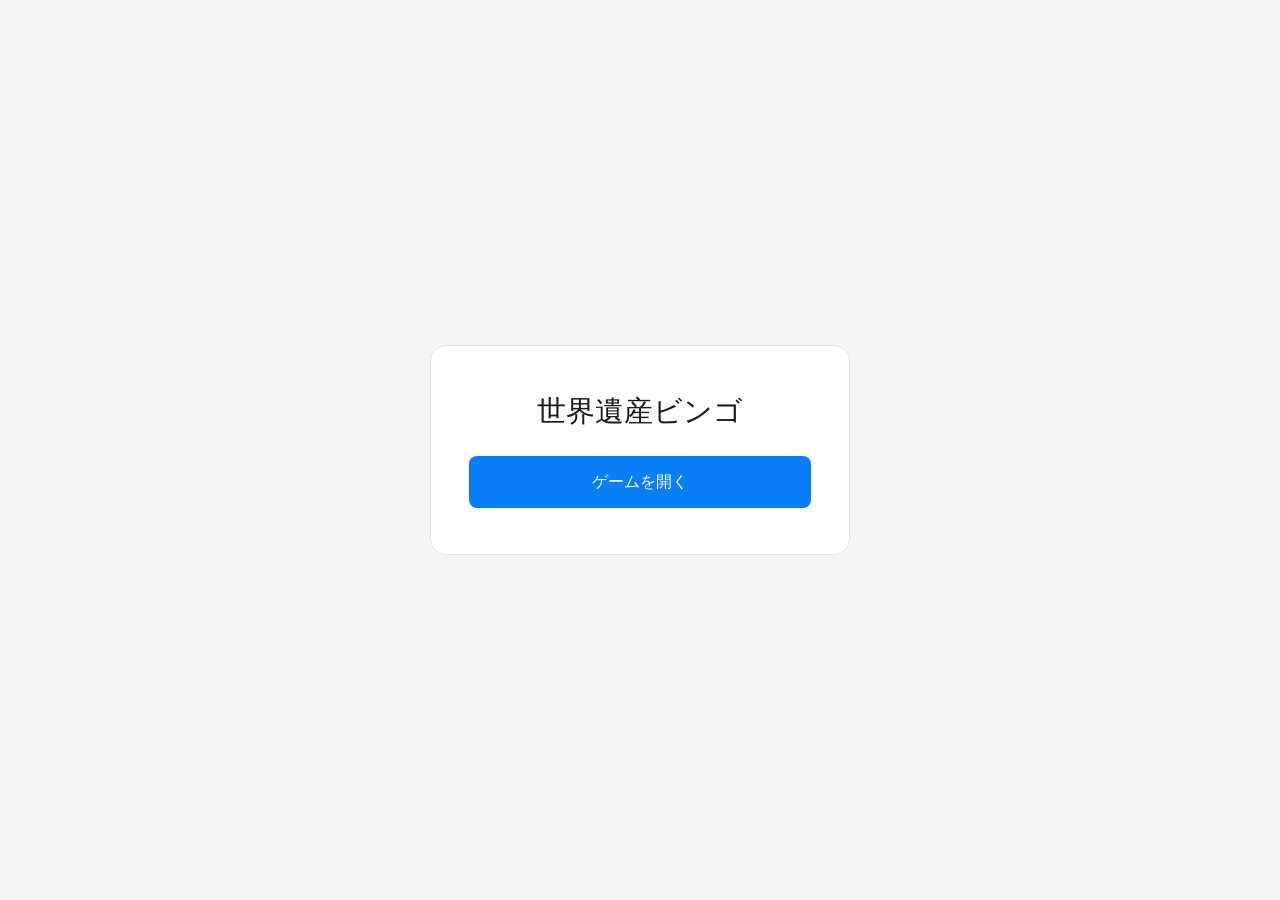
==== index.html @ c6da2536 "Remove menu back button" ====
<!doctype html>
<html lang="ja">
<head>
  <meta charset="UTF-8" />
  <meta name="viewport" content="width=device-width, initial-scale=1.0" />
  <meta name="theme-color" content="#f3f5f4" />
  <meta name="description" content="世界遺産クイズとビンゴを同時に楽しめるウェブアプリです。" />
  <title>世界遺産ビンゴ</title>
  <link rel="stylesheet" href="popup.css?v=7" />
  <link rel="stylesheet" href="styles.css?v=7" />
  <script src="heritages.js?v=1" defer></script>
  <script src="bingo.js?v=7" defer></script>
  <script src="app.js?v=9" defer></script>
</head>
<body>
  <section class="view home-view" id="homeView">
    <div class="menu-card">
      <h1>世界遺産ビンゴ</h1>
      <button class="primary-button" id="openGame" type="button">ゲームを開く</button>
    </div>
  </section>
  <section class="view game-view" id="gameView" hidden>
    <main class="workspace">
      <section class="heritage-panel" id="heritagePanel" tabindex="0" aria-label="世界遺産とクイズ">
        <div class="heritage-empty" id="heritageEmpty"><h1>世界遺産クイズ</h1><p>右側で番号を入力してください</p></div>
        <article class="heritage-card" id="heritageCard" hidden>
          <img id="heritageImage" alt="" />
          <div class="image-shade" aria-hidden="true"></div>
          <div class="heritage-content">
            <p class="heritage-rank" id="heritageRank"></p>
            <h1 id="heritageName"></h1>
            <section class="quiz-box" id="quizBox" hidden><p class="quiz-label" id="quizLabel">QUIZ</p><p class="quiz-text" id="quizText"></p></section>
            <p class="advance-hint" id="advanceHint">画面をクリック、またはキーを押してクイズを表示</p>
          </div>
          <a class="image-credit" id="imageCredit" target="_blank" rel="noopener noreferrer">画像：Wikimedia Commons</a>
        </article>
      </section>
      <section class="board-panel" aria-label="ビンゴボード">
        <div class="popup-shell">
          <section class="number-area" id="numberArea" aria-label="呼ばれた番号の一覧">
            <div class="number-grid" id="numberGrid" aria-live="polite"></div>
            <div class="empty-state" id="emptyState"><p>番号を追加してください</p></div>
          </section>
          <footer class="entry-area">
            <form class="number-form" id="numberForm" novalidate>
              <div class="input-wrap"><label for="numberInput">番号</label><input id="numberInput" name="number" type="number" min="1" max="1000" inputmode="numeric" autocomplete="off" placeholder="番号を入力" required /></div>
              <button class="add-button" type="submit">追加</button>
            </form>
            <p class="form-message" id="formMessage" role="status" aria-live="polite"></p>
            <p class="entry-hint">追加ボタンまたはEnterキーを押して番号を追加</p>
          </footer>
        </div>
      </section>
    </main>
  </section>
</body>
</html>
---- popup.css ----
:root {
  font-family: "Noto Sans JP", "Yu Gothic UI", "Yu Gothic", Meiryo, sans-serif;
  color: #17191c;
  background: #ffffff;
  font-synthesis: none;
  text-rendering: optimizeLegibility;
}

* {
  box-sizing: border-box;
}

html,
body {
  width: 100%;
  min-width: 300px;
  height: 100%;
  margin: 0;
  overflow: hidden;
  background: #ffffff;
}

button,
input {
  font: inherit;
}

.popup-shell {
  display: grid;
  grid-template-rows: minmax(0, 1fr) auto;
  width: 100%;
  height: 100%;
  background: #ffffff;
}

.remove-button {
  display: grid;
  padding: 0;
  place-items: center;
  border: 0;
  border-radius: 50%;
  cursor: pointer;
}

.number-area {
  position: relative;
  min-height: 0;
  overflow-y: auto;
  overscroll-behavior: contain;
  scrollbar-color: #c7ccd1 transparent;
}

.number-grid {
  display: grid;
  grid-template-columns: repeat(3, minmax(0, 1fr));
  gap: 6px;
  padding: 10px 12px;
}

.number-card {
  position: relative;
  display: flex;
  min-height: 52px;
  align-items: center;
  justify-content: center;
  border: 1px solid #e2e6e9;
  border-radius: 8px;
  background: #ffffff;
}

.number-card__value {
  font-size: clamp(1.25rem, 5vw, 1.65rem);
  font-weight: 750;
  line-height: 1;
}

.remove-button {
  position: absolute;
  top: 4px;
  right: 4px;
  width: 20px;
  height: 20px;
  background: #f0f2f3;
  color: #808890;
  font-size: 0.78rem;
}

.remove-button:hover {
  background: #e04d44;
  color: #ffffff;
}

.empty-state {
  position: absolute;
  inset: 0;
  display: grid;
  align-content: center;
  justify-items: center;
  color: #8a9299;
}

.empty-state[hidden] {
  display: none;
}

.empty-state p {
  margin: 0;
  font-size: 0.82rem;
}

.entry-area {
  padding: 18px 24px 20px;
  border-top: 1px solid #e7eaed;
  background: #f7f8f8;
}

.number-form {
  display: grid;
  grid-template-columns: minmax(0, 1fr) 108px;
  gap: 10px;
}

.input-wrap {
  position: relative;
}

.input-wrap label {
  position: absolute;
  top: 7px;
  left: 14px;
  color: #777f87;
  font-size: 0.62rem;
  font-weight: 700;
}

.input-wrap input {
  width: 100%;
  height: 58px;
  padding: 22px 14px 6px;
  border: 1px solid #ccd2d7;
  border-radius: 8px;
  outline: none;
  background: #ffffff;
  color: #17191c;
  font-size: 1.05rem;
  font-weight: 700;
  appearance: textfield;
}

.input-wrap input::-webkit-inner-spin-button,
.input-wrap input::-webkit-outer-spin-button {
  margin: 0;
  appearance: none;
}

.input-wrap input:focus {
  border-color: #087ff5;
}

.add-button {
  border: 0;
  border-radius: 8px;
  background: #087ff5;
  color: #ffffff;
  font-weight: 700;
  cursor: pointer;
}

.add-button:hover {
  background: #006ed9;
}

.remove-button:focus-visible,
.add-button:focus-visible,
input:focus-visible {
  outline: 3px solid rgba(8, 127, 245, 0.24);
  outline-offset: 2px;
}

.form-message {
  margin: 7px 2px 0;
  color: #d83b32;
  font-size: 0.7rem;
}

.form-message:empty {
  display: none;
}

.form-message.is-success {
  color: #14834d;
}

.entry-hint {
  margin: 1px 2px 0;
  color: #8a9299;
  font-size: 0.66rem;
}

@media (max-width: 420px) {
  .entry-area {
    padding-right: 14px;
    padding-left: 14px;
  }

  .number-grid {
    gap: 5px;
    padding: 8px;
  }

  .number-card {
    min-height: 48px;
  }

  .number-form {
    grid-template-columns: minmax(0, 1fr) 78px;
  }
}
---- styles.css ----
:root { color: #17191c; background: #f3f5f4; font-family: "Yu Gothic UI", "Meiryo", sans-serif; }
html, body { width: 100%; min-width: 320px; min-height: 100%; margin: 0; }
body { background: #f3f5f4; }
[hidden] { display: none !important; }
button, input { font: inherit; }
.view { min-height: 100dvh; }
.home-view { display: grid; place-items: center; padding: 24px; }
.menu-card { display: grid; width: min(100%, 420px); gap: 24px; padding: 46px 38px; border: 1px solid #e2e6e9; border-radius: 16px; background: #fff; }
.menu-card h1 { margin: 0; text-align: center; font-size: 1.8rem; }
.primary-button { min-height: 52px; border: 0; border-radius: 8px; background: #087ff5; color: #fff; font-weight: 700; cursor: pointer; }
.primary-button:hover { background: #006ed9; }
.workspace { display: grid; grid-template-columns: minmax(0, 1fr) clamp(340px, 28vw, 430px); width: 100%; height: 100dvh; gap: 1px; background: #dfe3e6; }
.heritage-panel { position: relative; min-width: 0; min-height: 0; overflow: hidden; outline: none; background: #17191c; color: #fff; cursor: pointer; }
.heritage-empty { display: grid; height: 100%; place-content: center; padding: 40px; text-align: center; }
.heritage-empty h1 { margin: 0 0 12px; font-size: clamp(2rem, 5vw, 4.5rem); }
.heritage-empty p { margin: 0; color: #c9ced2; font-size: 1.1rem; }
.heritage-card { position: relative; width: 100%; height: 100%; overflow: hidden; background: #202327; }
.heritage-card > img { width: 100%; height: 100%; object-fit: cover; }
.heritage-card.image-unavailable > img { display: none; }
.image-shade { position: absolute; inset: 0; background: rgba(0,0,0,.28); }
.heritage-content { position: absolute; inset: auto 0 0; padding: clamp(28px, 5vw, 72px); text-shadow: 0 2px 10px rgba(0,0,0,.75); }
.heritage-rank { margin: 0 0 10px; font-size: 1rem; font-weight: 700; }
.heritage-content h1 { max-width: 1000px; margin: 0; font-size: clamp(2.1rem, 5vw, 5.2rem); line-height: 1.15; }
.quiz-box { max-width: 900px; margin-top: 28px; padding: 20px 24px; border-left: 5px solid #ff8412; background: rgba(0,0,0,.72); text-shadow: none; }
.quiz-label { margin: 0 0 8px; color: #ff9b3d; font-size: .9rem; font-weight: 800; letter-spacing: .16em; }
.quiz-text { margin: 0; font-size: clamp(1.3rem, 2.6vw, 2.2rem); font-weight: 700; line-height: 1.5; }
.show-answer .quiz-box { border-left-color: #40b86a; }
.show-answer .quiz-label { color: #71d592; }
.advance-hint { margin: 24px 0 0; color: #fff; font-size: .9rem; }
.image-credit { position: absolute; right: 12px; bottom: 10px; color: rgba(255,255,255,.8); font-size: .72rem; text-decoration: none; }
.board-panel { min-width: 0; min-height: 0; overflow: hidden; background: #fff; }
.number-card.is-special .number-card__value { color: #e96800; }
@media (max-width: 760px) {
  .workspace { grid-template-columns: 1fr; grid-template-rows: minmax(360px, 55dvh) minmax(620px, 70dvh); height: auto; }
  .heritage-content { padding: 64px 24px 28px; }
  .heritage-content h1 { font-size: clamp(1.8rem, 8vw, 3rem); }
}
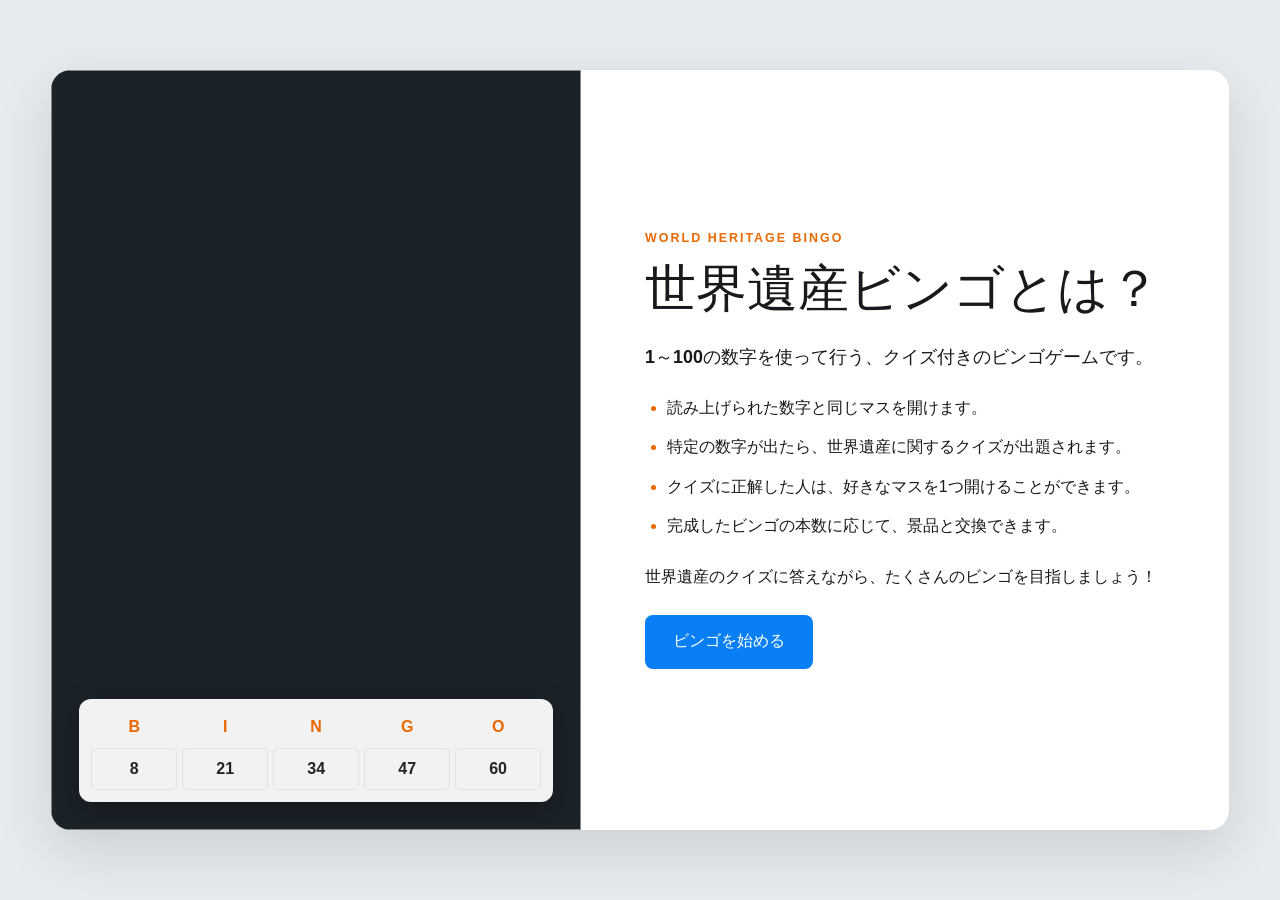
==== commit 12c1c41d: "Add rules, slideshow, and correct ranking numbers" ====
--- a/index.html
+++ b/index.html
@@ -6,17 +6,46 @@
   <meta name="theme-color" content="#f3f5f4" />
   <meta name="description" content="世界遺産クイズとビンゴを同時に楽しめるウェブアプリです。" />
   <title>世界遺産ビンゴ</title>
-  <link rel="stylesheet" href="popup.css?v=7" />
-  <link rel="stylesheet" href="styles.css?v=7" />
-  <script src="heritages.js?v=1" defer></script>
-  <script src="bingo.js?v=7" defer></script>
-  <script src="app.js?v=9" defer></script>
+  <link rel="stylesheet" href="popup.css?v=8" />
+  <link rel="stylesheet" href="styles.css?v=8" />
+  <script src="heritages.js?v=6" defer></script>
+  <script src="bingo.js?v=8" defer></script>
+  <script src="app.js?v=10" defer></script>
 </head>
 <body>
-  <section class="view home-view" id="homeView">
+  <section class="view rules-view" id="rulesView">
+    <div class="rules-card">
+      <div class="rules-visual" aria-hidden="true">
+        <img id="rulesImage" alt="" />
+        <div class="bingo-sample"><span>B</span><span>I</span><span>N</span><span>G</span><span>O</span><b>8</b><b>21</b><b>34</b><b>47</b><b>60</b></div>
+      </div>
+      <div class="rules-copy">
+        <p class="eyebrow">WORLD HERITAGE BINGO</p>
+        <h1>世界遺産ビンゴとは？</h1>
+        <p class="rules-lead">1～100の数字を使って行う、クイズ付きのビンゴゲームです。</p>
+        <ul>
+          <li>読み上げられた数字と同じマスを開けます。</li>
+          <li>特定の数字が出たら、世界遺産に関するクイズが出題されます。</li>
+          <li>クイズに正解した人は、好きなマスを1つ開けることができます。</li>
+          <li>完成したビンゴの本数に応じて、景品と交換できます。</li>
+        </ul>
+        <p class="rules-finish">世界遺産のクイズに答えながら、たくさんのビンゴを目指しましょう！</p>
+        <button class="primary-button" id="openMenu" type="button">ビンゴを始める</button>
+      </div>
+    </div>
+  </section>
+  <section class="view home-view" id="homeView" hidden>
     <div class="menu-card">
+      <p class="eyebrow">HOW TO PLAY</p>
       <h1>世界遺産ビンゴ</h1>
-      <button class="primary-button" id="openGame" type="button">ゲームを開く</button>
+      <ol class="instructions">
+        <li><span class="window-icon" aria-label="最大化アイコン"><i></i></span>を押して、ウィンドウを最大化します。</li>
+        <li>「ビンゴを開始」をクリックします。</li>
+        <li>ビンゴで出た番号を、画面右下の入力ボックスに入力します。</li>
+        <li>世界遺産が割り当てられた番号が出ると、その世界遺産の紹介画面が表示されます。画面をタッチするか、キーボードのいずれかのキーを押して、クイズを表示します。</li>
+        <li>参加者がクイズに答え終わったら、もう一度画面をタッチするか、キーボードのいずれかのキーを押して、正解を表示します。</li>
+      </ol>
+      <button class="primary-button" id="openGame" type="button">ビンゴを開始</button>
     </div>
   </section>
   <section class="view game-view" id="gameView" hidden>
@@ -24,7 +53,7 @@
       <section class="heritage-panel" id="heritagePanel" tabindex="0" aria-label="世界遺産とクイズ">
         <div class="heritage-empty" id="heritageEmpty"><h1>世界遺産クイズ</h1><p>右側で番号を入力してください</p></div>
         <article class="heritage-card" id="heritageCard" hidden>
-          <img id="heritageImage" alt="" />
+          <div class="heritage-images"><img class="heritage-image is-active" alt="" /><img class="heritage-image" alt="" /></div>
           <div class="image-shade" aria-hidden="true"></div>
           <div class="heritage-content">
             <p class="heritage-rank" id="heritageRank"></p>
@@ -43,7 +72,7 @@
           </section>
           <footer class="entry-area">
             <form class="number-form" id="numberForm" novalidate>
-              <div class="input-wrap"><label for="numberInput">番号</label><input id="numberInput" name="number" type="number" min="1" max="1000" inputmode="numeric" autocomplete="off" placeholder="番号を入力" required /></div>
+              <div class="input-wrap"><label for="numberInput">番号</label><input id="numberInput" name="number" type="text" inputmode="numeric" autocomplete="off" placeholder="番号を入力" required /></div>
               <button class="add-button" type="submit">追加</button>
             </form>
             <p class="form-message" id="formMessage" role="status" aria-live="polite"></p>
--- a/styles.css
+++ b/styles.css
@@ -1,27 +1,57 @@
-:root { color: #17191c; background: #f3f5f4; font-family: "Yu Gothic UI", "Meiryo", sans-serif; }
+:root { color: #17191c; background: #eef1f3; font-family: "Yu Gothic UI", "Meiryo", sans-serif; }
+* { box-sizing: border-box; }
 html, body { width: 100%; min-width: 320px; min-height: 100%; margin: 0; }
-body { background: #f3f5f4; }
+body { background: #eef1f3; }
 [hidden] { display: none !important; }
 button, input { font: inherit; }
 .view { min-height: 100dvh; }
-.home-view { display: grid; place-items: center; padding: 24px; }
-.menu-card { display: grid; width: min(100%, 420px); gap: 24px; padding: 46px 38px; border: 1px solid #e2e6e9; border-radius: 16px; background: #fff; }
-.menu-card h1 { margin: 0; text-align: center; font-size: 1.8rem; }
-.primary-button { min-height: 52px; border: 0; border-radius: 8px; background: #087ff5; color: #fff; font-weight: 700; cursor: pointer; }
+.eyebrow { margin: 0; color: #e96800; font-size: .78rem; font-weight: 800; letter-spacing: .16em; }
+.primary-button { min-height: 54px; padding: 0 28px; border: 0; border-radius: 8px; background: #087ff5; color: #fff; font-weight: 700; cursor: pointer; }
 .primary-button:hover { background: #006ed9; }
+
+.rules-view { display: grid; place-items: center; padding: clamp(20px, 4vw, 56px); background: #e7ebee; }
+.rules-card { display: grid; grid-template-columns: minmax(300px, .9fr) minmax(420px, 1.1fr); width: min(1180px, 100%); min-height: min(760px, calc(100dvh - 64px)); overflow: hidden; border-radius: 20px; background: #fff; box-shadow: 0 20px 55px rgba(31,42,51,.14); }
+.rules-visual { position: relative; min-height: 480px; overflow: hidden; background: #20272d; }
+.rules-visual > img { width: 100%; height: 100%; object-fit: cover; opacity: .82; }
+.rules-visual::after { position: absolute; inset: 0; content: ""; background: rgba(7,16,24,.2); }
+.bingo-sample { position: absolute; z-index: 1; right: 28px; bottom: 28px; left: 28px; display: grid; grid-template-columns: repeat(5,1fr); gap: 5px; padding: 12px; border-radius: 12px; background: rgba(255,255,255,.94); color: #20252a; text-align: center; box-shadow: 0 8px 28px rgba(0,0,0,.28); }
+.bingo-sample span { padding: 7px 2px; color: #e96800; font-weight: 900; }
+.bingo-sample b { padding: 11px 2px; border: 1px solid #dfe3e6; border-radius: 5px; }
+.rules-copy { display: flex; flex-direction: column; justify-content: center; padding: clamp(34px, 5vw, 70px); }
+.rules-copy h1 { margin: 10px 0 18px; font-size: clamp(2rem, 4vw, 3.3rem); }
+.rules-lead { margin: 0 0 22px; font-size: 1.12rem; font-weight: 700; line-height: 1.7; }
+.rules-copy ul { display: grid; gap: 13px; margin: 0; padding-left: 1.35em; line-height: 1.65; }
+.rules-copy li::marker { color: #e96800; }
+.rules-finish { margin: 24px 0; font-weight: 700; line-height: 1.7; }
+.rules-copy .primary-button { align-self: flex-start; }
+
+.home-view { display: grid; place-items: center; padding: 28px; background: #e7ebee; }
+.menu-card { width: min(720px, 100%); padding: clamp(32px, 6vw, 62px); border-radius: 18px; background: #fff; box-shadow: 0 18px 48px rgba(31,42,51,.12); }
+.menu-card h1 { margin: 8px 0 28px; font-size: clamp(2rem, 5vw, 3.4rem); }
+.instructions { display: grid; gap: 14px; margin: 0 0 30px; padding-left: 1.6em; font-size: 1rem; line-height: 1.7; }
+.instructions li { padding-left: 6px; }
+.instructions li::marker { color: #e96800; font-weight: 800; }
+.menu-card .primary-button { width: 100%; }
+.window-icon { position: relative; display: inline-block; width: 19px; height: 15px; margin: 0 5px; border: 2px solid #343a40; border-radius: 2px; vertical-align: -2px; }
+.window-icon i { position: absolute; top: 2px; right: 2px; width: 6px; height: 5px; border: 1px solid #343a40; }
+
 .workspace { display: grid; grid-template-columns: minmax(0, 1fr) clamp(340px, 28vw, 430px); width: 100%; height: 100dvh; gap: 1px; background: #dfe3e6; }
 .heritage-panel { position: relative; min-width: 0; min-height: 0; overflow: hidden; outline: none; background: #17191c; color: #fff; cursor: pointer; }
 .heritage-empty { display: grid; height: 100%; place-content: center; padding: 40px; text-align: center; }
 .heritage-empty h1 { margin: 0 0 12px; font-size: clamp(2rem, 5vw, 4.5rem); }
 .heritage-empty p { margin: 0; color: #c9ced2; font-size: 1.1rem; }
 .heritage-card { position: relative; width: 100%; height: 100%; overflow: hidden; background: #202327; }
-.heritage-card > img { width: 100%; height: 100%; object-fit: cover; }
-.heritage-card.image-unavailable > img { display: none; }
-.image-shade { position: absolute; inset: 0; background: rgba(0,0,0,.28); }
+.heritage-images { position: absolute; inset: 0; }
+.heritage-image { position: absolute; inset: 0; width: 100%; height: 100%; object-fit: cover; opacity: 0; transition: opacity 1.4s ease; }
+.heritage-image.is-active { opacity: 1; }
+.heritage-card.image-unavailable .heritage-images { display: none; }
+.image-shade { position: absolute; inset: 0; background: rgba(0,0,0,.3); }
 .heritage-content { position: absolute; inset: auto 0 0; padding: clamp(28px, 5vw, 72px); text-shadow: 0 2px 10px rgba(0,0,0,.75); }
+.is-entering .heritage-content { animation: contentIn .75s cubic-bezier(.2,.75,.25,1) both; }
 .heritage-rank { margin: 0 0 10px; font-size: 1rem; font-weight: 700; }
 .heritage-content h1 { max-width: 1000px; margin: 0; font-size: clamp(2.1rem, 5vw, 5.2rem); line-height: 1.15; }
-.quiz-box { max-width: 900px; margin-top: 28px; padding: 20px 24px; border-left: 5px solid #ff8412; background: rgba(0,0,0,.72); text-shadow: none; }
+.quiz-box { max-width: 900px; margin-top: 28px; padding: 20px 24px; border-left: 5px solid #ff8412; background: rgba(0,0,0,.75); text-shadow: none; }
+.quiz-box.animate-in { animation: quizIn .55s ease both; }
 .quiz-label { margin: 0 0 8px; color: #ff9b3d; font-size: .9rem; font-weight: 800; letter-spacing: .16em; }
 .quiz-text { margin: 0; font-size: clamp(1.3rem, 2.6vw, 2.2rem); font-weight: 700; line-height: 1.5; }
 .show-answer .quiz-box { border-left-color: #40b86a; }
@@ -30,8 +60,13 @@
 .image-credit { position: absolute; right: 12px; bottom: 10px; color: rgba(255,255,255,.8); font-size: .72rem; text-decoration: none; }
 .board-panel { min-width: 0; min-height: 0; overflow: hidden; background: #fff; }
 .number-card.is-special .number-card__value { color: #e96800; }
-@media (max-width: 760px) {
+@keyframes contentIn { from { opacity: 0; transform: translateY(28px); } to { opacity: 1; transform: translateY(0); } }
+@keyframes quizIn { from { opacity: 0; transform: translateY(14px); } to { opacity: 1; transform: translateY(0); } }
+@media (prefers-reduced-motion: reduce) { *, *::before, *::after { scroll-behavior: auto !important; animation-duration: .01ms !important; transition-duration: .01ms !important; } }
+@media (max-width: 820px) {
+  .rules-card { grid-template-columns: 1fr; }
+  .rules-visual { min-height: 300px; }
   .workspace { grid-template-columns: 1fr; grid-template-rows: minmax(360px, 55dvh) minmax(620px, 70dvh); height: auto; }
-  .heritage-content { padding: 64px 24px 28px; }
+  .heritage-content { padding: 34px 24px 28px; }
   .heritage-content h1 { font-size: clamp(1.8rem, 8vw, 3rem); }
 }
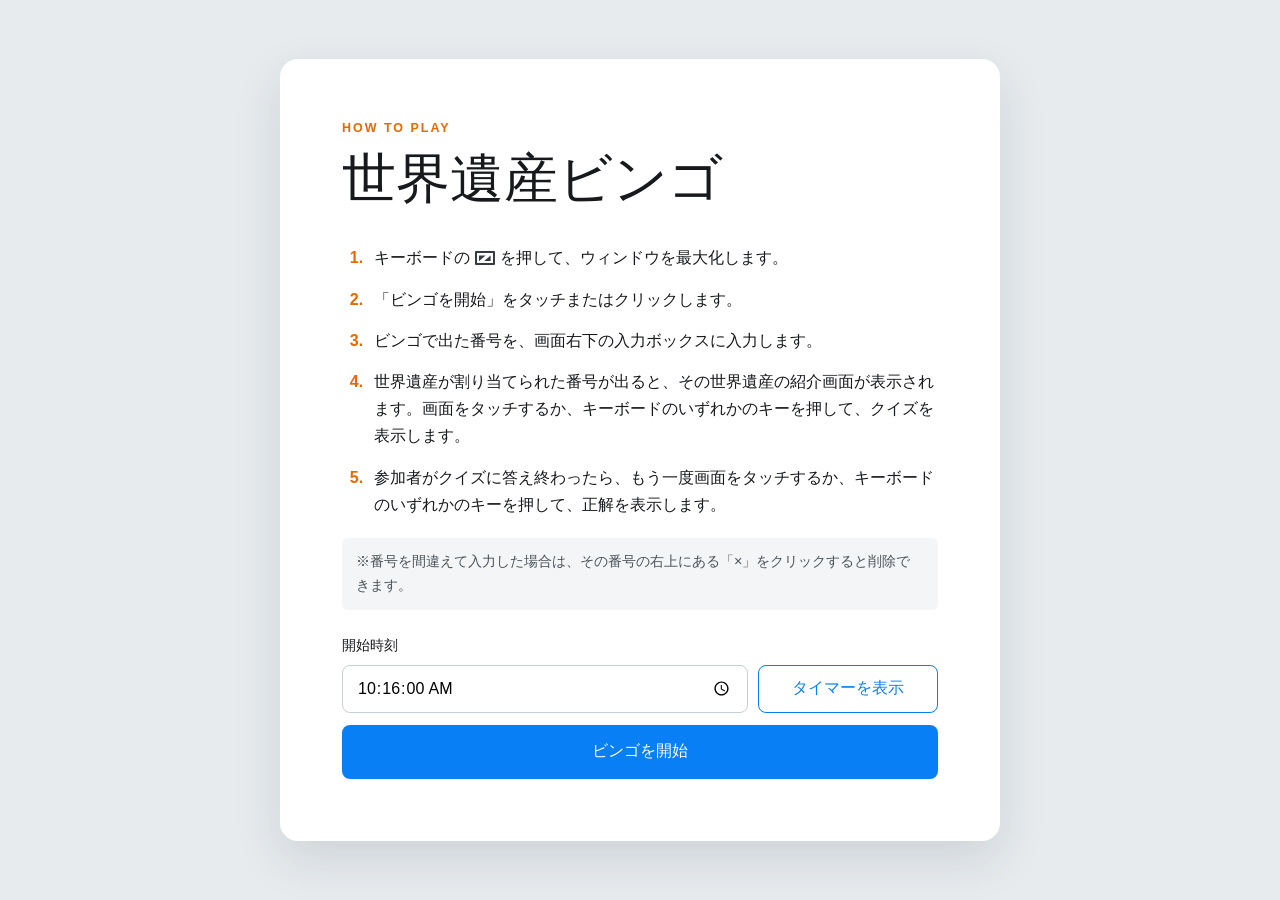
==== commit be6b88f5: "世界遺産クイズとローカル画像表示を改善" ====
--- a/index.html
+++ b/index.html
@@ -6,18 +6,51 @@
   <meta name="theme-color" content="#f3f5f4" />
   <meta name="description" content="世界遺産クイズとビンゴを同時に楽しめるウェブアプリです。" />
   <title>世界遺産ビンゴ</title>
-  <link rel="stylesheet" href="popup.css?v=8" />
-  <link rel="stylesheet" href="styles.css?v=8" />
-  <script src="heritages.js?v=6" defer></script>
-  <script src="bingo.js?v=8" defer></script>
-  <script src="app.js?v=10" defer></script>
+  <link rel="stylesheet" href="popup.css?v=9" />
+  <link rel="stylesheet" href="styles.css?v=25" />
+  <script src="heritages.js?v=21" defer></script>
+  <script src="pictures/manifest.js?v=2" defer></script>
+  <script src="bingo.js?v=10" defer></script>
+  <script src="app.js?v=27" defer></script>
 </head>
 <body>
-  <section class="view rules-view" id="rulesView">
+  <section class="view home-view" id="homeView">
+    <div class="menu-card">
+      <p class="eyebrow">HOW TO PLAY</p>
+      <h1>世界遺産ビンゴ</h1>
+      <ol class="instructions">
+        <li>キーボードの<span class="window-icon" aria-label="Chromebookの最大化アイコン"><i></i></span>を押して、ウィンドウを最大化します。</li>
+        <li>「ビンゴを開始」をタッチまたはクリックします。</li>
+        <li>ビンゴで出た番号を、画面右下の入力ボックスに入力します。</li>
+        <li>世界遺産が割り当てられた番号が出ると、その世界遺産の紹介画面が表示されます。画面をタッチするか、キーボードのいずれかのキーを押して、クイズを表示します。</li>
+        <li>参加者がクイズに答え終わったら、もう一度画面をタッチするか、キーボードのいずれかのキーを押して、正解を表示します。</li>
+      </ol>
+      <p class="menu-note">※番号を間違えて入力した場合は、その番号の右上にある「×」をクリックすると削除できます。</p>
+      <div class="timer-controls">
+        <label for="startTimeInput">開始時刻</label>
+        <input id="startTimeInput" type="time" step="1" required />
+        <button class="secondary-button" id="openTimer" type="button">タイマーを表示</button>
+      </div>
+      <button class="primary-button" id="openRules" type="button">ビンゴを開始</button>
+    </div>
+  </section>
+  <section class="view timer-view" id="timerView" hidden>
+    <div class="timer-background" aria-hidden="true">
+      <img class="timer-background-image is-active" alt="" />
+      <img class="timer-background-image" alt="" />
+    </div>
+    <div class="timer-content">
+      <p class="eyebrow">WORLD HERITAGE BINGO</p>
+      <h1>次のビンゴ大会は<span id="startTimeText">XX:XX:XX</span>から！</h1>
+      <p class="countdown-caption">開始まであと</p>
+      <p class="countdown" id="countdownText">ZZ:ZZ:ZZ</p>
+      <button class="primary-button" id="timerStartGame" type="button">ビンゴを開始</button>
+    </div>
+  </section>
+  <section class="view rules-view" id="rulesView" hidden>
     <div class="rules-card">
       <div class="rules-visual" aria-hidden="true">
         <img id="rulesImage" alt="" />
-        <div class="bingo-sample"><span>B</span><span>I</span><span>N</span><span>G</span><span>O</span><b>8</b><b>21</b><b>34</b><b>47</b><b>60</b></div>
       </div>
       <div class="rules-copy">
         <p class="eyebrow">WORLD HERITAGE BINGO</p>
@@ -25,27 +58,13 @@
         <p class="rules-lead">1～100の数字を使って行う、クイズ付きのビンゴゲームです。</p>
         <ul>
           <li>読み上げられた数字と同じマスを開けます。</li>
-          <li>特定の数字が出たら、世界遺産に関するクイズが出題されます。</li>
-          <li>クイズに正解した人は、好きなマスを1つ開けることができます。</li>
-          <li>完成したビンゴの本数に応じて、景品と交換できます。</li>
+          <li>特定の数字が出たら世界遺産に関するクイズが出題されます。</li>
+          <li>クイズに正解した人は好きなマスを1つ開けることができます。</li>
+          <li>完成したビンゴの数に応じて景品と交換できます。</li>
         </ul>
         <p class="rules-finish">世界遺産のクイズに答えながら、たくさんのビンゴを目指しましょう！</p>
-        <button class="primary-button" id="openMenu" type="button">ビンゴを始める</button>
+        <button class="primary-button" id="startGame" type="button">ビンゴを始める</button>
       </div>
-    </div>
-  </section>
-  <section class="view home-view" id="homeView" hidden>
-    <div class="menu-card">
-      <p class="eyebrow">HOW TO PLAY</p>
-      <h1>世界遺産ビンゴ</h1>
-      <ol class="instructions">
-        <li><span class="window-icon" aria-label="最大化アイコン"><i></i></span>を押して、ウィンドウを最大化します。</li>
-        <li>「ビンゴを開始」をクリックします。</li>
-        <li>ビンゴで出た番号を、画面右下の入力ボックスに入力します。</li>
-        <li>世界遺産が割り当てられた番号が出ると、その世界遺産の紹介画面が表示されます。画面をタッチするか、キーボードのいずれかのキーを押して、クイズを表示します。</li>
-        <li>参加者がクイズに答え終わったら、もう一度画面をタッチするか、キーボードのいずれかのキーを押して、正解を表示します。</li>
-      </ol>
-      <button class="primary-button" id="openGame" type="button">ビンゴを開始</button>
     </div>
   </section>
   <section class="view game-view" id="gameView" hidden>
@@ -67,6 +86,7 @@
       <section class="board-panel" aria-label="ビンゴボード">
         <div class="popup-shell">
           <section class="number-area" id="numberArea" aria-label="呼ばれた番号の一覧">
+            <div class="number-toolbar"><button class="clear-all-button" id="clearAllButton" type="button">すべて消去</button></div>
             <div class="number-grid" id="numberGrid" aria-live="polite"></div>
             <div class="empty-state" id="emptyState"><p>番号を追加してください</p></div>
           </section>
@@ -76,7 +96,6 @@
               <button class="add-button" type="submit">追加</button>
             </form>
             <p class="form-message" id="formMessage" role="status" aria-live="polite"></p>
-            <p class="entry-hint">追加ボタンまたはEnterキーを押して番号を追加</p>
           </footer>
         </div>
       </section>
--- a/popup.css
+++ b/popup.css
@@ -49,6 +49,32 @@
   overscroll-behavior: contain;
   scrollbar-color: #c7ccd1 transparent;
 }
+
+.number-toolbar {
+  position: sticky;
+  top: 0;
+  z-index: 2;
+  display: flex;
+  justify-content: flex-end;
+  padding: 10px 12px 0;
+  pointer-events: none;
+}
+
+.clear-all-button {
+  min-height: 34px;
+  padding: 6px 14px;
+  border: 0;
+  border-radius: 7px;
+  background: #d83b32;
+  color: #ffffff;
+  font-size: .82rem;
+  font-weight: 700;
+  cursor: pointer;
+  pointer-events: auto;
+}
+
+.clear-all-button:hover { background: #bd2f28; }
+.clear-all-button:disabled { background: #d8dcdf; color: #818990; cursor: default; }
 
 .number-grid {
   display: grid;
@@ -97,6 +123,7 @@
   align-content: center;
   justify-items: center;
   color: #8a9299;
+  pointer-events: none;
 }
 
 .empty-state[hidden] {
@@ -171,6 +198,7 @@
 }
 
 .remove-button:focus-visible,
+.clear-all-button:focus-visible,
 .add-button:focus-visible,
 input:focus-visible {
   outline: 3px solid rgba(8, 127, 245, 0.24);
--- a/styles.css
+++ b/styles.css
@@ -5,24 +5,25 @@
 [hidden] { display: none !important; }
 button, input { font: inherit; }
 .view { min-height: 100dvh; }
+.view:not([hidden]) { animation: viewIn .6s cubic-bezier(.2,.75,.25,1) both; }
 .eyebrow { margin: 0; color: #e96800; font-size: .78rem; font-weight: 800; letter-spacing: .16em; }
 .primary-button { min-height: 54px; padding: 0 28px; border: 0; border-radius: 8px; background: #087ff5; color: #fff; font-weight: 700; cursor: pointer; }
 .primary-button:hover { background: #006ed9; }
+.secondary-button { min-height: 48px; padding: 0 22px; border: 1px solid #087ff5; border-radius: 8px; background: #fff; color: #087ff5; font-weight: 700; cursor: pointer; }
 
-.rules-view { display: grid; place-items: center; padding: clamp(20px, 4vw, 56px); background: #e7ebee; }
-.rules-card { display: grid; grid-template-columns: minmax(300px, .9fr) minmax(420px, 1.1fr); width: min(1180px, 100%); min-height: min(760px, calc(100dvh - 64px)); overflow: hidden; border-radius: 20px; background: #fff; box-shadow: 0 20px 55px rgba(31,42,51,.14); }
-.rules-visual { position: relative; min-height: 480px; overflow: hidden; background: #20272d; }
+.rules-view { background: #fff; }
+.rules-card { display: grid; grid-template-columns: 1fr 1fr; width: 100%; min-height: 100dvh; }
+.rules-visual { position: relative; min-height: 100dvh; overflow: hidden; background: #20272d; }
 .rules-visual > img { width: 100%; height: 100%; object-fit: cover; opacity: .82; }
 .rules-visual::after { position: absolute; inset: 0; content: ""; background: rgba(7,16,24,.2); }
-.bingo-sample { position: absolute; z-index: 1; right: 28px; bottom: 28px; left: 28px; display: grid; grid-template-columns: repeat(5,1fr); gap: 5px; padding: 12px; border-radius: 12px; background: rgba(255,255,255,.94); color: #20252a; text-align: center; box-shadow: 0 8px 28px rgba(0,0,0,.28); }
-.bingo-sample span { padding: 7px 2px; color: #e96800; font-weight: 900; }
-.bingo-sample b { padding: 11px 2px; border: 1px solid #dfe3e6; border-radius: 5px; }
-.rules-copy { display: flex; flex-direction: column; justify-content: center; padding: clamp(34px, 5vw, 70px); }
-.rules-copy h1 { margin: 10px 0 18px; font-size: clamp(2rem, 4vw, 3.3rem); }
-.rules-lead { margin: 0 0 22px; font-size: 1.12rem; font-weight: 700; line-height: 1.7; }
-.rules-copy ul { display: grid; gap: 13px; margin: 0; padding-left: 1.35em; line-height: 1.65; }
+.rules-copy { display: flex; flex-direction: column; justify-content: center; padding: clamp(40px, 5vw, 92px); background: #fff; }
+.rules-copy .eyebrow { font-size: 1rem; }
+.rules-copy h1 { margin: 12px 0 24px; font-size: clamp(3rem, 4.3vw, 5rem); line-height: 1.15; }
+.rules-lead { margin: 0 0 26px; font-size: clamp(1.25rem, 1.5vw, 1.65rem); font-weight: 700; line-height: 1.6; }
+.rules-copy ul { display: grid; gap: 18px; margin: 0; padding-left: 1.35em; font-size: clamp(1.12rem, 1.25vw, 1.4rem); line-height: 1.65; }
 .rules-copy li::marker { color: #e96800; }
-.rules-finish { margin: 24px 0; font-weight: 700; line-height: 1.7; }
+.rules-finish { margin: 30px 0; font-size: clamp(1.15rem, 1.3vw, 1.45rem); font-weight: 700; line-height: 1.7; }
+.rules-copy .primary-button { min-height: 64px; padding: 0 34px; font-size: 1.2rem; }
 .rules-copy .primary-button { align-self: flex-start; }
 
 .home-view { display: grid; place-items: center; padding: 28px; background: #e7ebee; }
@@ -31,9 +32,29 @@
 .instructions { display: grid; gap: 14px; margin: 0 0 30px; padding-left: 1.6em; font-size: 1rem; line-height: 1.7; }
 .instructions li { padding-left: 6px; }
 .instructions li::marker { color: #e96800; font-weight: 800; }
+.menu-note { margin: -10px 0 26px; padding: 12px 14px; border-radius: 6px; background: #f3f5f6; color: #4b535a; font-size: .9rem; line-height: 1.65; }
 .menu-card .primary-button { width: 100%; }
-.window-icon { position: relative; display: inline-block; width: 19px; height: 15px; margin: 0 5px; border: 2px solid #343a40; border-radius: 2px; vertical-align: -2px; }
-.window-icon i { position: absolute; top: 2px; right: 2px; width: 6px; height: 5px; border: 1px solid #343a40; }
+.timer-controls { display: grid; grid-template-columns: 1fr auto; gap: 10px; margin: 0 0 12px; }
+.timer-controls label { grid-column: 1 / -1; font-size: .9rem; font-weight: 700; }
+.timer-controls input { min-height: 48px; padding: 0 14px; border: 1px solid #c8d0d6; border-radius: 8px; background: #fff; }
+.timer-controls .secondary-button { min-width: 180px; }
+.timer-view { position: relative; display: grid; place-items: center; overflow: hidden; padding: 28px; background: #fff; text-align: center; }
+.timer-background { position: absolute; inset: -24px; overflow: hidden; }
+.timer-background::after { position: absolute; inset: 0; content: ""; background: rgba(255,255,255,.56); }
+.timer-background-image { position: absolute; inset: 0; width: 100%; height: 100%; object-fit: cover; opacity: 0; filter: blur(14px); transform: scale(1.04); transition: opacity 1.4s ease; }
+.timer-background-image.is-active { opacity: 1; }
+.timer-content { position: relative; z-index: 1; width: min(1240px, 100%); padding: clamp(28px, 5vw, 60px); text-shadow: 0 2px 18px rgba(255,255,255,.9); }
+.timer-content h1 { margin: 16px 0 40px; font-size: clamp(2rem, 4vw, 3.8rem); white-space: nowrap; }
+.timer-content h1 span { white-space: nowrap; }
+.countdown { margin: 0; color: #e96800; font-variant-numeric: tabular-nums; font-size: clamp(3rem, 11vw, 9rem); font-weight: 800; letter-spacing: .02em; line-height: 1; }
+.countdown-caption { margin: 0 0 14px; font-size: clamp(1.2rem, 2.5vw, 2rem); font-weight: 700; }
+.countdown + .primary-button { margin-top: 42px; }
+.window-icon { position: relative; display: inline-block; width: 20px; height: 14px; margin: 0 5px; border: 2px solid #343a40; border-radius: 1px; vertical-align: -2px; }
+.window-icon::before,
+.window-icon::after { content: ""; position: absolute; width: 7px; height: 6px; background: #343a40; }
+.window-icon::before { top: 2px; left: 2px; clip-path: polygon(0 0, 100% 0, 0 100%); }
+.window-icon::after { right: 2px; bottom: 2px; clip-path: polygon(100% 0, 100% 100%, 0 100%); }
+.window-icon i { display: none; }
 
 .workspace { display: grid; grid-template-columns: minmax(0, 1fr) clamp(340px, 28vw, 430px); width: 100%; height: 100dvh; gap: 1px; background: #dfe3e6; }
 .heritage-panel { position: relative; min-width: 0; min-height: 0; overflow: hidden; outline: none; background: #17191c; color: #fff; cursor: pointer; }
@@ -41,31 +62,40 @@
 .heritage-empty h1 { margin: 0 0 12px; font-size: clamp(2rem, 5vw, 4.5rem); }
 .heritage-empty p { margin: 0; color: #c9ced2; font-size: 1.1rem; }
 .heritage-card { position: relative; width: 100%; height: 100%; overflow: hidden; background: #202327; }
-.heritage-images { position: absolute; inset: 0; }
-.heritage-image { position: absolute; inset: 0; width: 100%; height: 100%; object-fit: cover; opacity: 0; transition: opacity 1.4s ease; }
+.heritage-images { position: absolute; inset: 0; overflow: hidden; background: #fff; }
+.heritage-image { position: absolute; inset: 0; width: 100%; height: 100%; object-fit: cover; object-position: 50% 50%; opacity: 0; transition: opacity 1.4s ease; }
 .heritage-image.is-active { opacity: 1; }
 .heritage-card.image-unavailable .heritage-images { display: none; }
 .image-shade { position: absolute; inset: 0; background: rgba(0,0,0,.3); }
 .heritage-content { position: absolute; inset: auto 0 0; padding: clamp(28px, 5vw, 72px); text-shadow: 0 2px 10px rgba(0,0,0,.75); }
-.is-entering .heritage-content { animation: contentIn .75s cubic-bezier(.2,.75,.25,1) both; }
+.heritage-card:not(.is-entering) .heritage-content { opacity: 0; }
+.is-entering .heritage-content { animation: contentIn 1.4s ease both; }
 .heritage-rank { margin: 0 0 10px; font-size: 1rem; font-weight: 700; }
-.heritage-content h1 { max-width: 1000px; margin: 0; font-size: clamp(2.1rem, 5vw, 5.2rem); line-height: 1.15; }
-.quiz-box { max-width: 900px; margin-top: 28px; padding: 20px 24px; border-left: 5px solid #ff8412; background: rgba(0,0,0,.75); text-shadow: none; }
+.heritage-content h1 { width: 100%; max-width: 1200px; margin: 0; font-size: clamp(2.1rem, 5vw, 5.2rem); line-height: 1.15; white-space: nowrap; }
+.quiz-box { width: fit-content; max-width: min(100%, 1100px); box-sizing: border-box; margin-top: 28px; padding: 20px 24px; border-left: 5px solid #ff8412; background: rgba(0,0,0,.75); text-shadow: none; }
 .quiz-box.animate-in { animation: quizIn .55s ease both; }
 .quiz-label { margin: 0 0 8px; color: #ff9b3d; font-size: .9rem; font-weight: 800; letter-spacing: .16em; }
-.quiz-text { margin: 0; font-size: clamp(1.3rem, 2.6vw, 2.2rem); font-weight: 700; line-height: 1.5; }
+.quiz-text { width: max-content; max-width: 100%; margin: 0; font-weight: 700; line-height: 1.45; overflow-x: auto; }
+.quiz-line { display: block; width: 100%; font-size: clamp(1.15rem, 2.1vw, 1.75rem); white-space: nowrap; }
+.quiz-line--question { margin-bottom: .35em; font-size: clamp(1.3rem, 2.6vw, 2.2rem); }
 .show-answer .quiz-box { border-left-color: #40b86a; }
 .show-answer .quiz-label { color: #71d592; }
 .advance-hint { margin: 24px 0 0; color: #fff; font-size: .9rem; }
 .image-credit { position: absolute; right: 12px; bottom: 10px; color: rgba(255,255,255,.8); font-size: .72rem; text-decoration: none; }
 .board-panel { min-width: 0; min-height: 0; overflow: hidden; background: #fff; }
 .number-card.is-special .number-card__value { color: #e96800; }
+.number-card.is-latest .number-card__value { color: #087ff5; }
 @keyframes contentIn { from { opacity: 0; transform: translateY(28px); } to { opacity: 1; transform: translateY(0); } }
 @keyframes quizIn { from { opacity: 0; transform: translateY(14px); } to { opacity: 1; transform: translateY(0); } }
+@keyframes viewIn { from { opacity: 0; transform: translateY(12px); } to { opacity: 1; transform: translateY(0); } }
 @media (prefers-reduced-motion: reduce) { *, *::before, *::after { scroll-behavior: auto !important; animation-duration: .01ms !important; transition-duration: .01ms !important; } }
 @media (max-width: 820px) {
   .rules-card { grid-template-columns: 1fr; }
-  .rules-visual { min-height: 300px; }
+  .rules-visual { min-height: 46dvh; }
+  .rules-copy { padding: 36px 24px; }
+  .timer-controls { grid-template-columns: 1fr; }
+  .timer-controls label { grid-column: auto; }
+  .timer-content h1 { white-space: normal; }
   .workspace { grid-template-columns: 1fr; grid-template-rows: minmax(360px, 55dvh) minmax(620px, 70dvh); height: auto; }
   .heritage-content { padding: 34px 24px 28px; }
   .heritage-content h1 { font-size: clamp(1.8rem, 8vw, 3rem); }
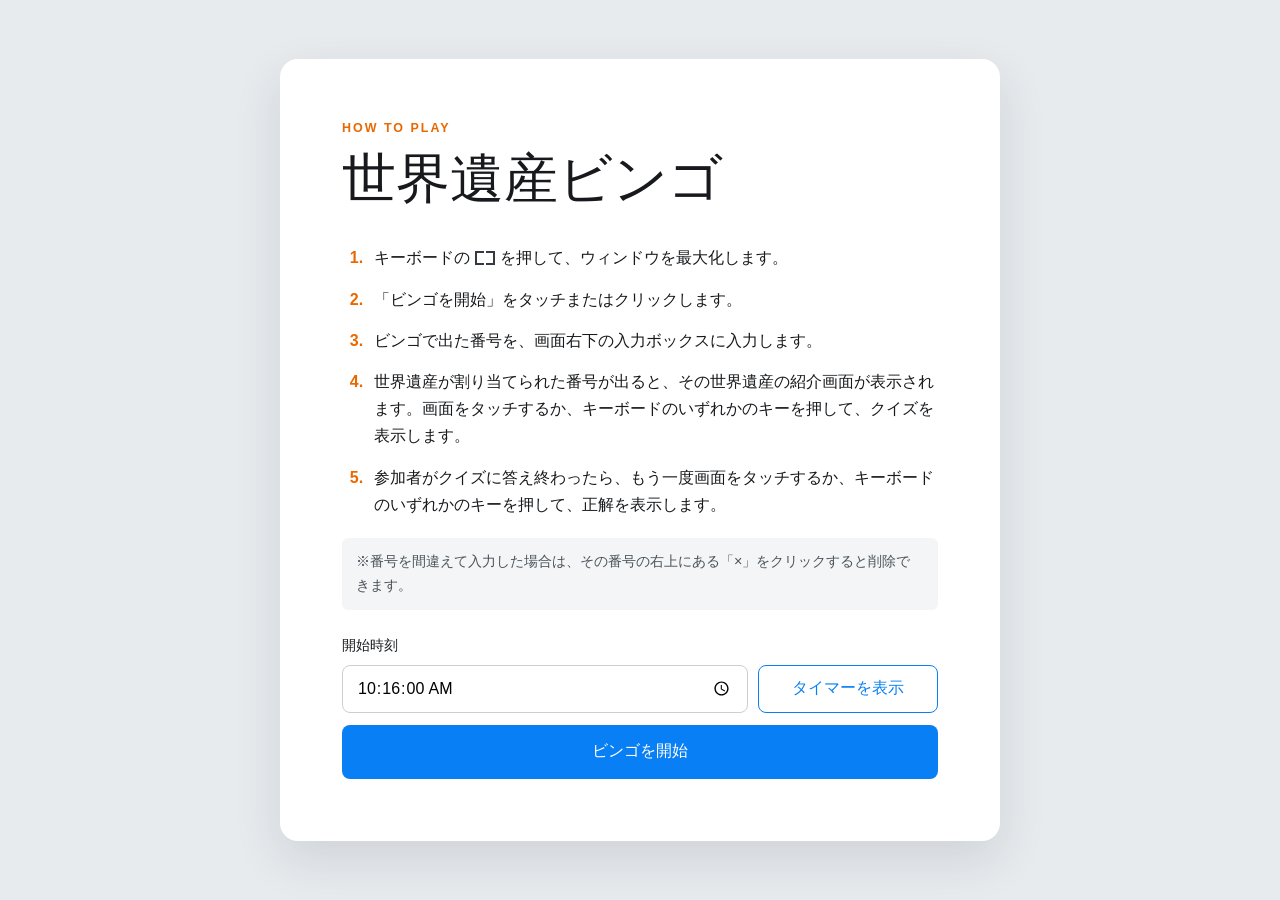
==== commit e8d976f1: "全画面表示アイコンを四隅の形に変更" ====
--- a/index.html
+++ b/index.html
@@ -7,7 +7,7 @@
   <meta name="description" content="世界遺産クイズとビンゴを同時に楽しめるウェブアプリです。" />
   <title>世界遺産ビンゴ</title>
   <link rel="stylesheet" href="popup.css?v=9" />
-  <link rel="stylesheet" href="styles.css?v=25" />
+  <link rel="stylesheet" href="styles.css?v=27" />
   <script src="heritages.js?v=21" defer></script>
   <script src="pictures/manifest.js?v=2" defer></script>
   <script src="bingo.js?v=10" defer></script>
--- a/styles.css
+++ b/styles.css
@@ -1,6 +1,6 @@
 :root { color: #17191c; background: #eef1f3; font-family: "Yu Gothic UI", "Meiryo", sans-serif; }
 * { box-sizing: border-box; }
-html, body { width: 100%; min-width: 320px; min-height: 100%; margin: 0; }
+html, body { width: 100%; min-width: 320px; min-height: 100%; height: auto; margin: 0; overflow-x: hidden; overflow-y: auto; }
 body { background: #eef1f3; }
 [hidden] { display: none !important; }
 button, input { font: inherit; }
@@ -26,8 +26,8 @@
 .rules-copy .primary-button { min-height: 64px; padding: 0 34px; font-size: 1.2rem; }
 .rules-copy .primary-button { align-self: flex-start; }
 
-.home-view { display: grid; place-items: center; padding: 28px; background: #e7ebee; }
-.menu-card { width: min(720px, 100%); padding: clamp(32px, 6vw, 62px); border-radius: 18px; background: #fff; box-shadow: 0 18px 48px rgba(31,42,51,.12); }
+.home-view { display: flex; min-height: 100dvh; flex-direction: column; align-items: center; justify-content: flex-start; padding: clamp(16px, 3vh, 28px); background: #e7ebee; }
+.menu-card { width: min(720px, 100%); margin-block: auto; padding: clamp(32px, 6vw, 62px); border-radius: 18px; background: #fff; box-shadow: 0 18px 48px rgba(31,42,51,.12); }
 .menu-card h1 { margin: 8px 0 28px; font-size: clamp(2rem, 5vw, 3.4rem); }
 .instructions { display: grid; gap: 14px; margin: 0 0 30px; padding-left: 1.6em; font-size: 1rem; line-height: 1.7; }
 .instructions li { padding-left: 6px; }
@@ -49,12 +49,16 @@
 .countdown { margin: 0; color: #e96800; font-variant-numeric: tabular-nums; font-size: clamp(3rem, 11vw, 9rem); font-weight: 800; letter-spacing: .02em; line-height: 1; }
 .countdown-caption { margin: 0 0 14px; font-size: clamp(1.2rem, 2.5vw, 2rem); font-weight: 700; }
 .countdown + .primary-button { margin-top: 42px; }
-.window-icon { position: relative; display: inline-block; width: 20px; height: 14px; margin: 0 5px; border: 2px solid #343a40; border-radius: 1px; vertical-align: -2px; }
+.window-icon { position: relative; display: inline-block; width: 20px; height: 14px; margin: 0 5px; vertical-align: -2px; }
 .window-icon::before,
-.window-icon::after { content: ""; position: absolute; width: 7px; height: 6px; background: #343a40; }
-.window-icon::before { top: 2px; left: 2px; clip-path: polygon(0 0, 100% 0, 0 100%); }
-.window-icon::after { right: 2px; bottom: 2px; clip-path: polygon(100% 0, 100% 100%, 0 100%); }
-.window-icon i { display: none; }
+.window-icon::after,
+.window-icon i::before,
+.window-icon i::after { content: ""; position: absolute; width: 7px; height: 5px; }
+.window-icon::before { top: 0; left: 0; border-top: 2px solid #343a40; border-left: 2px solid #343a40; }
+.window-icon::after { top: 0; right: 0; border-top: 2px solid #343a40; border-right: 2px solid #343a40; }
+.window-icon i { position: absolute; inset: 0; display: block; }
+.window-icon i::before { bottom: 0; left: 0; border-bottom: 2px solid #343a40; border-left: 2px solid #343a40; }
+.window-icon i::after { right: 0; bottom: 0; border-right: 2px solid #343a40; border-bottom: 2px solid #343a40; }
 
 .workspace { display: grid; grid-template-columns: minmax(0, 1fr) clamp(340px, 28vw, 430px); width: 100%; height: 100dvh; gap: 1px; background: #dfe3e6; }
 .heritage-panel { position: relative; min-width: 0; min-height: 0; overflow: hidden; outline: none; background: #17191c; color: #fff; cursor: pointer; }
@@ -100,3 +104,13 @@
   .heritage-content { padding: 34px 24px 28px; }
   .heritage-content h1 { font-size: clamp(1.8rem, 8vw, 3rem); }
 }
+@media (max-height: 820px) and (min-width: 821px) {
+  .menu-card { padding: 24px 36px; }
+  .menu-card h1 { margin: 6px 0 16px; font-size: 2.4rem; }
+  .instructions { gap: 6px; margin-bottom: 16px; font-size: .9rem; line-height: 1.45; }
+  .menu-note { margin: 0 0 12px; padding: 8px 12px; font-size: .82rem; line-height: 1.45; }
+  .timer-controls { gap: 6px 10px; margin-bottom: 10px; }
+  .timer-controls input,
+  .timer-controls .secondary-button { min-height: 44px; }
+  .menu-card .primary-button { min-height: 48px; }
+}
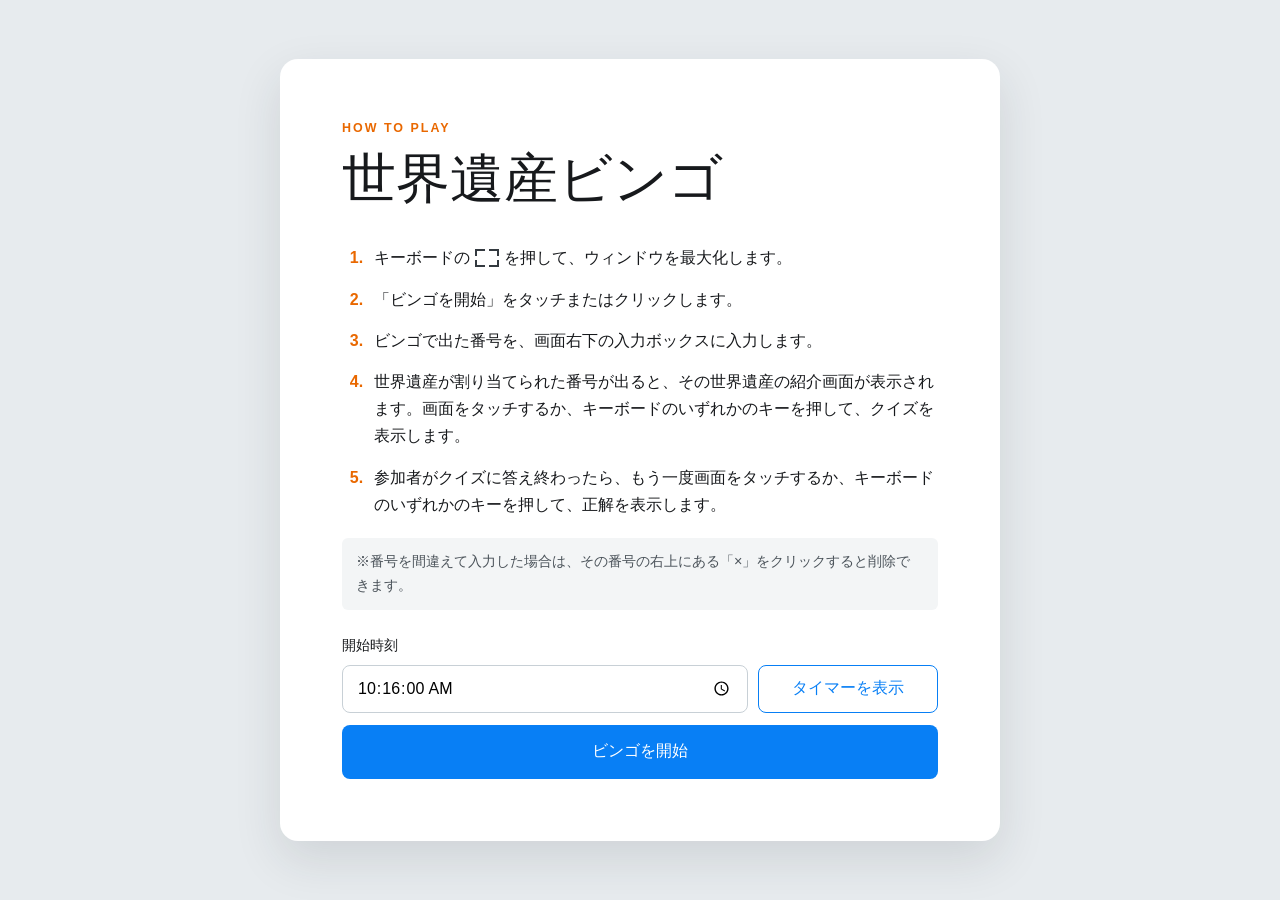
==== commit 4b94a85f: "全画面表示アイコンの四辺に隙間を追加" ====
--- a/index.html
+++ b/index.html
@@ -7,7 +7,7 @@
   <meta name="description" content="世界遺産クイズとビンゴを同時に楽しめるウェブアプリです。" />
   <title>世界遺産ビンゴ</title>
   <link rel="stylesheet" href="popup.css?v=9" />
-  <link rel="stylesheet" href="styles.css?v=27" />
+  <link rel="stylesheet" href="styles.css?v=29" />
   <script src="heritages.js?v=21" defer></script>
   <script src="pictures/manifest.js?v=2" defer></script>
   <script src="bingo.js?v=10" defer></script>
--- a/styles.css
+++ b/styles.css
@@ -18,7 +18,7 @@
 .rules-visual::after { position: absolute; inset: 0; content: ""; background: rgba(7,16,24,.2); }
 .rules-copy { display: flex; flex-direction: column; justify-content: center; padding: clamp(40px, 5vw, 92px); background: #fff; }
 .rules-copy .eyebrow { font-size: 1rem; }
-.rules-copy h1 { margin: 12px 0 24px; font-size: clamp(3rem, 4.3vw, 5rem); line-height: 1.15; }
+.rules-copy h1 { margin: 12px 0 24px; font-size: clamp(2rem, 3.4vw, 4rem); line-height: 1.15; white-space: nowrap; }
 .rules-lead { margin: 0 0 26px; font-size: clamp(1.25rem, 1.5vw, 1.65rem); font-weight: 700; line-height: 1.6; }
 .rules-copy ul { display: grid; gap: 18px; margin: 0; padding-left: 1.35em; font-size: clamp(1.12rem, 1.25vw, 1.4rem); line-height: 1.65; }
 .rules-copy li::marker { color: #e96800; }
@@ -49,11 +49,11 @@
 .countdown { margin: 0; color: #e96800; font-variant-numeric: tabular-nums; font-size: clamp(3rem, 11vw, 9rem); font-weight: 800; letter-spacing: .02em; line-height: 1; }
 .countdown-caption { margin: 0 0 14px; font-size: clamp(1.2rem, 2.5vw, 2rem); font-weight: 700; }
 .countdown + .primary-button { margin-top: 42px; }
-.window-icon { position: relative; display: inline-block; width: 20px; height: 14px; margin: 0 5px; vertical-align: -2px; }
+.window-icon { position: relative; display: inline-block; width: 24px; height: 18px; margin: 0 5px; vertical-align: -4px; }
 .window-icon::before,
 .window-icon::after,
 .window-icon i::before,
-.window-icon i::after { content: ""; position: absolute; width: 7px; height: 5px; }
+.window-icon i::after { content: ""; position: absolute; width: 8px; height: 5px; }
 .window-icon::before { top: 0; left: 0; border-top: 2px solid #343a40; border-left: 2px solid #343a40; }
 .window-icon::after { top: 0; right: 0; border-top: 2px solid #343a40; border-right: 2px solid #343a40; }
 .window-icon i { position: absolute; inset: 0; display: block; }
@@ -97,6 +97,7 @@
   .rules-card { grid-template-columns: 1fr; }
   .rules-visual { min-height: 46dvh; }
   .rules-copy { padding: 36px 24px; }
+  .rules-copy h1 { font-size: clamp(1.6rem, 6.5vw, 3rem); }
   .timer-controls { grid-template-columns: 1fr; }
   .timer-controls label { grid-column: auto; }
   .timer-content h1 { white-space: normal; }
